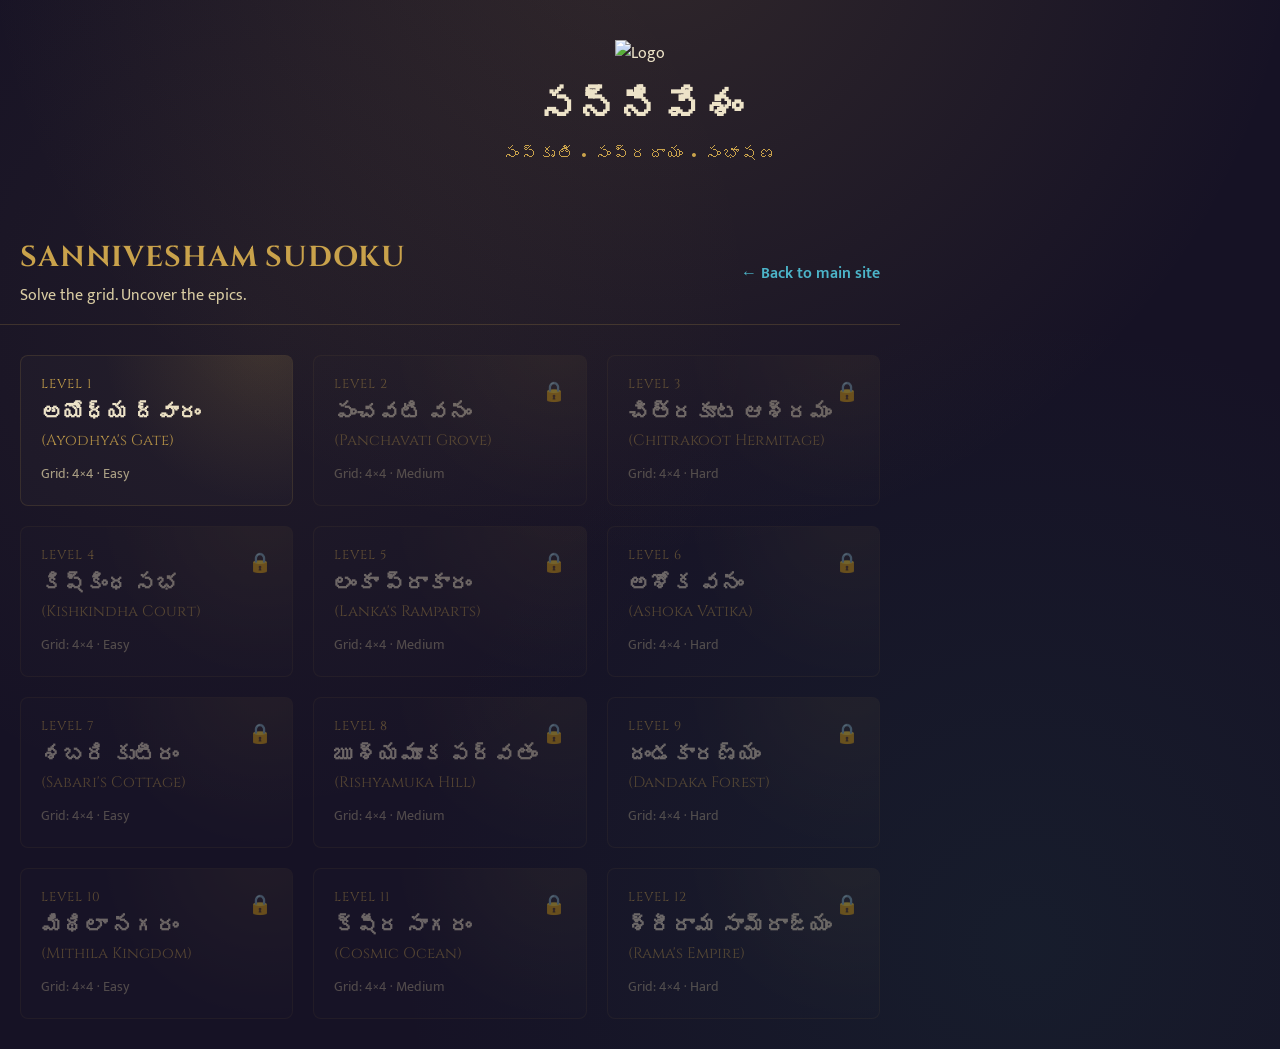
==== index.html @ 9206e04c "Refactor header and game layout styles Updated header styles and added a background overlay element." ====
<!DOCTYPE html>
<html lang="te">
<head>
  <meta charset="UTF-8">
  <meta name="viewport" content="width=device-width, initial-scale=1.0">
  <title>సుడోకు — సన్నివేశం</title>
  <!-- Link back to your master cascading style sheets to load the custom background -->
  <link rel="stylesheet" href="style.css">
  <style>
    /* Premium visual overrides keeping level selectors clean */
    .game-meta-row {
      display: flex;
      justify-content: space-between;
      align-items: center;
      max-width: 900px;
      width: 100%;
      padding: 0 20px;
      box-sizing: border-box;
      margin-top: 20px;
      border-bottom: 1px solid rgba(201, 162, 75, 0.2);
      padding-bottom: 15px;
    }
    .game-title-section h2 {
      color: var(--gold);
      font-size: 1.8rem;
      margin: 0;
      font-family: 'Cinzel', serif;
    }
    .game-title-section p {
      margin: 5px 0 0 0;
      color: var(--parchment-dim);
    }
    .back-link {
      color: #4CB5C9;
      text-decoration: none;
      font-size: 1rem;
      transition: color 0.2s;
    }
    .back-link:hover {
      color: var(--gold);
    }
    .grid-layout {
      display: grid;
      grid-template-columns: repeat(auto-fill, minmax(260px, 1fr));
      gap: 20px;
      max-width: 900px;
      width: 100%;
      padding: 30px 20px;
      box-sizing: border-box;
    }
    .level-card {
      background: rgba(237, 227, 200, 0.02);
      border: 1px solid rgba(201, 162, 75, 0.15);
      border-radius: 8px;
      padding: 20px;
      text-decoration: none;
      color: var(--parchment);
      position: relative;
      transition: transform 0.2s, border-color 0.2s;
      display: block;
      box-sizing: border-box;
    }
    .level-card:not(.locked):hover {
      transform: translateY(-2px);
      border-color: var(--gold);
    }
    .level-card.locked {
      opacity: 0.4;
      cursor: not-allowed;
    }
    .level-number {
      font-size: 0.8rem;
      color: var(--gold);
      letter-spacing: 1px;
      margin-bottom: 4px;
    }
    .level-title {
      font-size: 1.3rem;
      margin-bottom: 2px;
    }
    .level-subtitle {
      font-size: 0.9rem;
      color: var(--parchment-dim);
    }
  </style>
</head>
<body>

  <!-- Background overlay engine element placeholder -->
  <div class="home-bg"></div>

  <div class="header-container" style="text-align: center; padding: 40px 20px 20px 20px;">
    <img src="https://sannivesham.com/images/logo.png" class="logo-image" alt="Logo" style="width: 100px; height: 100px; margin-bottom: 15px;">
    <h1 style="font-size: 2.5rem; margin: 0; font-family: 'Cinzel', serif;">సన్నివేశం</h1>
    <p style="color: var(--gold); margin: 5px 0 30px 0; letter-spacing: 2px;">సంస్కృతి • సంప్రదాయం • సంభాషణ</p>
  </div>

  <div class="game-meta-row">
    <div class="game-title-section">
      <h2>SANNIVESHAM SUDOKU</h2>
      <p>Solve the grid. Uncover the epics.</p>
    </div>
    <a href="https://sannivesham.com" class="back-link">← Back to main site</a>
  </div>

  <div id="levelGrid" class="grid-layout"></div>

  <script type="module" src="progress.js"></script>
  <script type="module" src="level-select.js"></script>

</body>
</html>
---- style.css ----
@import url('https://fonts.googleapis.com/css2?family=Cinzel:wght@500;700&family=Mukta:wght@400;500;600&display=swap');

:root {
  --bg: #161225;
  --bg-deep: #0f0c1c;
  --parchment: #EDE3C8;
  --parchment-dim: #d9cca3;
  --teal: #1F7A6C;
  --gold: #C9A24B;
  --sindoor: #A8322D;
  --ink: #241c33;
  --radius: 14px;
}

* { box-sizing: border-box; }

body {
  margin: 0;
  min-height: 100vh;
  background:
    radial-gradient(circle at 50% -10%, rgba(201,162,75,0.15), transparent 50%),
    radial-gradient(circle at 20% 30%, rgba(201,162,75,0.06), transparent 40%),
    radial-gradient(circle at 80% 90%, rgba(31,122,108,0.10), transparent 45%),
    var(--bg);
  color: var(--parchment);
  font-family: 'Mukta', sans-serif;
}

h1, h2, h3, .display {
  font-family: 'Cinzel', serif;
  letter-spacing: 0.03em;
}

a { color: inherit; }

.wrap {
  max-width: 960px;
  margin: 0 auto;
  padding: 32px 20px 60px;
}

/* ---------- Sannivesham Hero Branding ---------- */

.sannivesham-hero {
  text-align: center;
  padding: 24px 0 36px;
  display: flex;
  flex-direction: column;
  align-items: center;
}

.hero-logo-wrapper {
  position: relative;
  margin-bottom: 16px;
}

.hero-emblem {
  width: 130px;
  height: 130px;
  border-radius: 50%;
  background: linear-gradient(160deg, var(--ink), var(--bg-deep));
  border: 3px solid var(--gold);
  box-shadow: 0 0 25px rgba(201,162,75,0.4), inset 0 0 15px rgba(201,162,75,0.2);
  display: flex;
  align-items: center;
  justify-content: center;
  overflow: hidden; /* Keeps the logo image cleanly bound to the circle */
  transition: transform 0.3s ease;
}

.hero-emblem:hover {
  transform: scale(1.02);
}

.emblem-img {
  width: 100%;
  height: 100%;
  object-fit: cover; /* Centers and uniformly fills the container */
  display: block;
}

.main-brand-title {
  font-family: 'Mukta', sans-serif;
  font-size: clamp(2.5rem, 6vw, 3.8rem);
  font-weight: 600;
  color: var(--gold);
  margin: 0;
  line-height: 1.2;
  text-shadow: 0 4px 12px rgba(0,0,0,0.6), 0 0 20px rgba(201,162,75,0.2);
}

.main-brand-tagline {
  margin: 6px 0 0;
  font-size: clamp(0.95rem, 2vw, 1.2rem);
  letter-spacing: 0.05em;
  color: var(--parchment-dim);
  opacity: 0.9;
  text-shadow: 0 2px 4px rgba(0,0,0,0.5);
}

/* ---------- Section Header Separator ---------- */

.site-header {
  display: flex;
  align-items: center;
  justify-content: space-between;
  margin-top: 20px;
  margin-bottom: 36px;
  padding-bottom: 18px;
  border-bottom: 1px solid rgba(201,162,75,0.25);
}

.site-header h2 {
  font-size: clamp(1.3rem, 3.5vw, 1.8rem);
  color: var(--gold);
  margin: 0;
}

.site-header .subtitle {
  margin: 4px 0 0;
  font-size: 0.9rem;
  color: var(--parchment-dim);
}

.back-link {
  text-decoration: none;
  color: var(--teal);
  font-weight: 600;
  font-size: 0.9rem;
  transition: color 0.15s ease;
}

.back-link:hover {
  color: var(--gold);
}

/* ---------- Level select ---------- */

.level-grid {
  display: grid;
  grid-template-columns: repeat(auto-fit, minmax(220px, 1fr));
  gap: 22px;
}

.level-card {
  position: relative;
  background: linear-gradient(160deg, var(--ink), var(--bg-deep));
  border: 1px solid rgba(201,162,75,0.3);
  border-radius: var(--radius);
  padding: 22px 20px;
  text-decoration: none;
  color: var(--parchment);
  transition: transform 0.15s ease, border-color 0.15s ease, box-shadow 0.15s ease;
  overflow: hidden;
}

.level-card::before {
  content: "";
  position: absolute;
  inset: 0;
  background: radial-gradient(circle at 90% -10%, rgba(201,162,75,0.15), transparent 55%);
  pointer-events: none;
}

.level-card:hover:not(.locked) {
  transform: translateY(-3px);
  border-color: var(--gold);
  box-shadow: 0 8px 20px rgba(0, 0, 0, 0.4);
}

.level-card.locked {
  opacity: 0.45;
  pointer-events: none;
}

.level-number {
  font-family: 'Cinzel', serif;
  color: var(--gold);
  font-size: 0.85rem;
  letter-spacing: 0.12em;
  text-transform: uppercase;
}

.level-title {
  font-family: 'Cinzel', serif;
  font-size: 1.25rem;
  margin: 6px 0 10px;
}

.level-meta {
  display: flex;
  gap: 10px;
  font-size: 0.82rem;
  color: var(--parchment-dim);
}

.level-stars {
  margin-top: 14px;
  color: var(--gold);
  letter-spacing: 2px;
}

.level-lock-icon {
  position: absolute;
  top: 18px;
  right: 18px;
  font-size: 1.2rem;
  color: var(--sindoor);
}

/* ---------- Game screen ---------- */

.game-header {
  display: flex;
  flex-wrap: wrap;
  align-items: center;
  justify-content: space-between;
  gap: 12px;
  margin-bottom: 24px;
}

.game-stats {
  display: flex;
  gap: 18px;
  font-size: 0.95rem;
  color: var(--parchment-dim);
}

.game-stats span strong {
  color: var(--gold);
}

.board-frame {
  background: linear-gradient(160deg, var(--ink), var(--bg-deep));
  border: 2px solid var(--gold);
  border-radius: var(--radius);
  padding: 14px;
  box-shadow: 0 0 0 6px rgba(201,162,75,0.08), 0 20px 40px rgba(0,0,0,0.4);
  max-width: 560px;
  margin: 0 auto;
}

.sudoku-grid {
  display: grid;
  gap: 2px;
  background: rgba(201,162,75,0.35);
  border: 3px solid var(--gold);
  border-radius: 6px;
  overflow: hidden;
  aspect-ratio: 1 / 1;
}

.cell {
  background: var(--parchment);
  display: flex;
  align-items: center;
  justify-content: center;
  cursor: pointer;
  position: relative;
  transition: background 0.12s ease;
}

.cell:hover { background: #fff8e6; }

.cell.given { cursor: default; background: #e4d7ae; }
.cell.given:hover { background: #e4d7ae; }

.cell.selected { background: #cdeee6; }
.cell.conflict { background: #f3c9c4; }
.cell.same-value { background: #ddf0ea; }

.cell .symbol-icon {
  width: 62%;
  height: 62%;
  color: var(--ink);
}

.cell.given .symbol-icon { color: #4a3a1f; }
.cell.conflict .symbol-icon { color: var(--sindoor); }

.cell.box-edge-right { border-right: 2px solid var(--ink); }
.cell.box-edge-bottom { border-bottom: 2px solid var(--ink); }

.symbol-palette {
  display: flex;
  flex-wrap: wrap;
  gap: 10px;
  justify-content: center;
  margin-top: 26px;
}

.palette-btn {
  width: 56px;
  height: 56px;
  border-radius: 50%;
  border: 2px solid var(--gold);
  background: var(--ink);
  color: var(--parchment);
  display: flex;
  align-items: center;
  justify-content: center;
  cursor: pointer;
  transition: transform 0.12s ease, background 0.12s ease;
}

.palette-btn:hover { transform: scale(1.08); background: var(--teal); }
.palette-btn.erase { color: var(--sindoor); font-family: 'Cinzel', serif; font-size: 0.8rem; }

.palette-btn .symbol-icon {
  width: 78%;
  height: 78%;
}

.controls-row {
  display: flex;
  justify-content: center;
  gap: 14px;
  margin-top: 20px;
}

.btn {
  font-family: 'Mukta', sans-serif;
  font-weight: 600;
  border: none;
  border-radius: 999px;
  padding: 10px 22px;
  cursor: pointer;
  font-size: 0.9rem;
}

.btn-primary { background: var(--teal); color: #fff; }
.btn-secondary { background: transparent; color: var(--parchment); border: 1px solid rgba(237,227,200,0.4); }

/* ---------- Win overlay ---------- */

.overlay {
  position: fixed;
  inset: 0;
  background: rgba(15,12,28,0.86);
  display: flex;
  align-items: center;
  justify-content: center;
  z-index: 20;
}

.overlay.hidden { display: none; }

.overlay-card {
  background: linear-gradient(160deg, var(--ink), var(--bg-deep));
  border: 2px solid var(--gold);
  border-radius: var(--radius);
  padding: 40px 36px;
  text-align: center;
  max-width: 380px;
}

.overlay-card h2 {
  color: var(--gold);
  margin-top: 0;
}

.overlay-stars {
  font-size: 2rem;
  color: var(--gold);
  margin: 14px 0;
  letter-spacing: 6px;
}

@media (max-width: 480px) {
  .palette-btn { width: 46px; height: 46px; }
  .board-frame { padding: 8px; }
  .sannivesham-hero { padding: 12px 0 20px; }
  .hero-emblem { width: 110px; height: 110px; } /* Clean layout adjustments for mobile */
}
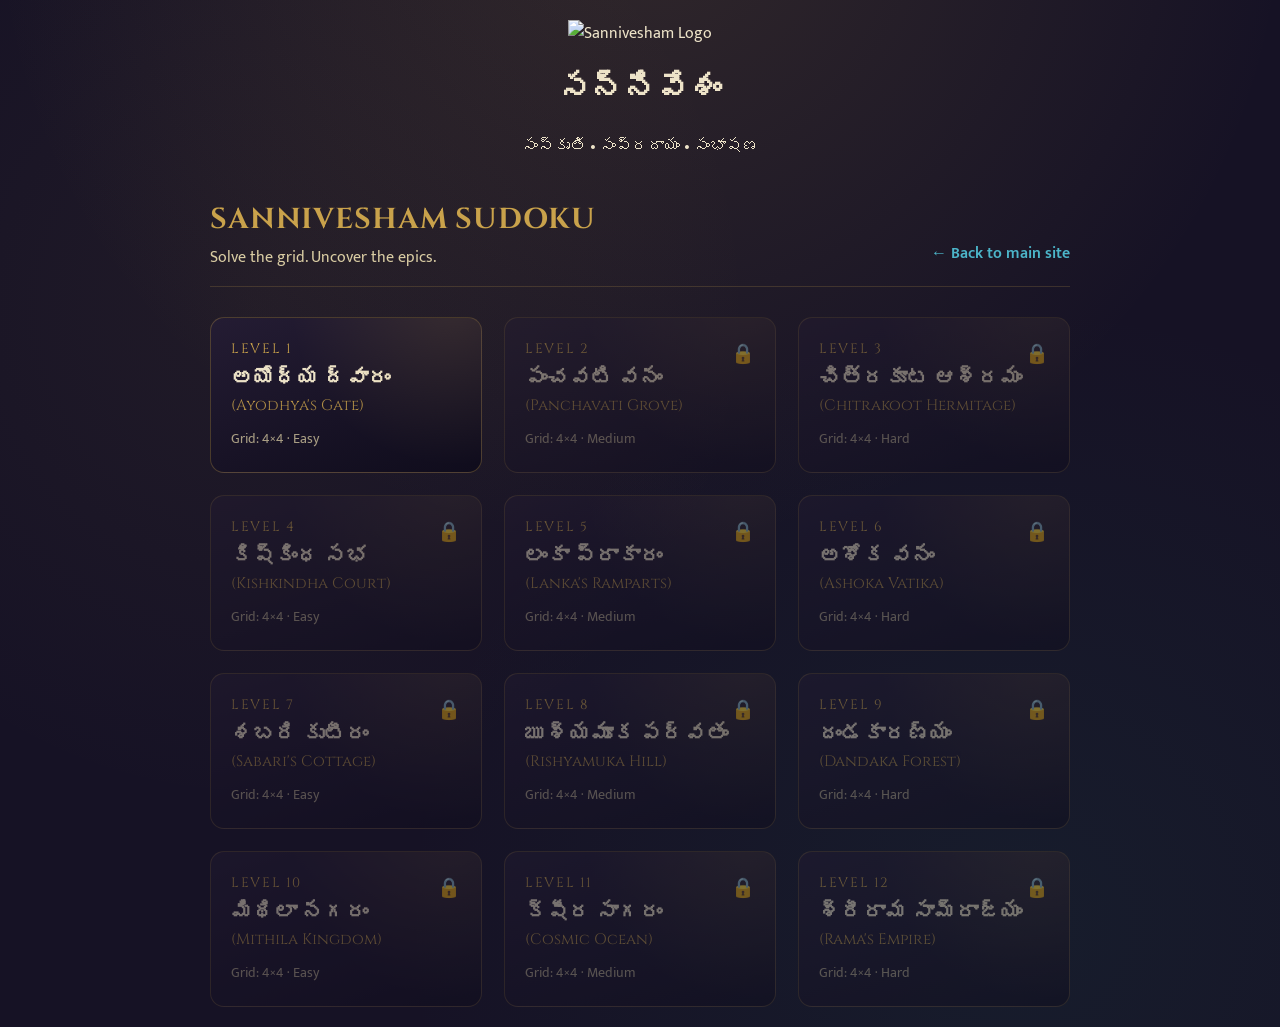
==== commit b953b995: "Refactor HTML structure and update styles" ====
--- a/index.html
+++ b/index.html
@@ -4,21 +4,17 @@
   <meta charset="UTF-8">
   <meta name="viewport" content="width=device-width, initial-scale=1.0">
   <title>సుడోకు — సన్నివేశం</title>
-  <!-- Link back to your master cascading style sheets to load the custom background -->
   <link rel="stylesheet" href="style.css">
   <style>
-    /* Premium visual overrides keeping level selectors clean */
+    /* Safe container alignment layout rule definitions */
     .game-meta-row {
       display: flex;
       justify-content: space-between;
-      align-items: center;
-      max-width: 900px;
+      align-items: flex-end;
       width: 100%;
-      padding: 0 20px;
-      box-sizing: border-box;
       margin-top: 20px;
+      padding-bottom: 15px;
       border-bottom: 1px solid rgba(201, 162, 75, 0.2);
-      padding-bottom: 15px;
     }
     .game-title-section h2 {
       color: var(--gold);
@@ -35,75 +31,40 @@
       text-decoration: none;
       font-size: 1rem;
       transition: color 0.2s;
+      padding-bottom: 4px;
     }
     .back-link:hover {
       color: var(--gold);
-    }
-    .grid-layout {
-      display: grid;
-      grid-template-columns: repeat(auto-fill, minmax(260px, 1fr));
-      gap: 20px;
-      max-width: 900px;
-      width: 100%;
-      padding: 30px 20px;
-      box-sizing: border-box;
-    }
-    .level-card {
-      background: rgba(237, 227, 200, 0.02);
-      border: 1px solid rgba(201, 162, 75, 0.15);
-      border-radius: 8px;
-      padding: 20px;
-      text-decoration: none;
-      color: var(--parchment);
-      position: relative;
-      transition: transform 0.2s, border-color 0.2s;
-      display: block;
-      box-sizing: border-box;
-    }
-    .level-card:not(.locked):hover {
-      transform: translateY(-2px);
-      border-color: var(--gold);
-    }
-    .level-card.locked {
-      opacity: 0.4;
-      cursor: not-allowed;
-    }
-    .level-number {
-      font-size: 0.8rem;
-      color: var(--gold);
-      letter-spacing: 1px;
-      margin-bottom: 4px;
-    }
-    .level-title {
-      font-size: 1.3rem;
-      margin-bottom: 2px;
-    }
-    .level-subtitle {
-      font-size: 0.9rem;
-      color: var(--parchment-dim);
     }
   </style>
 </head>
 <body>
 
-  <!-- Background overlay engine element placeholder -->
   <div class="home-bg"></div>
 
-  <div class="header-container" style="text-align: center; padding: 40px 20px 20px 20px;">
-    <img src="https://sannivesham.com/images/logo.png" class="logo-image" alt="Logo" style="width: 100px; height: 100px; margin-bottom: 15px;">
-    <h1 style="font-size: 2.5rem; margin: 0; font-family: 'Cinzel', serif;">సన్నివేశం</h1>
-    <p style="color: var(--gold); margin: 5px 0 30px 0; letter-spacing: 2px;">సంస్కృతి • సంప్రదాయం • సంభాషణ</p>
+  <!-- Standard Main Website Centered Container Frame Wrapper Layout -->
+  <div class="main-container" style="max-width: 900px; margin: 0 auto; padding: 20px; box-sizing: border-box;">
+    
+    <div class="top-brand" style="text-align: center; margin-bottom: 40px;">
+      <img src="https://sannivesham.com/images/logo.png" class="logo-image" alt="Sannivesham Logo">
+      <div class="brand-text">
+        <h1>సన్నివేశం</h1>
+        <p>సంస్కృతి • సంప్రదాయం • సంభాషణ</p>
+      </div>
+    </div>
+
+    <div class="game-meta-row">
+      <div class="game-title-section">
+        <h2>SANNIVESHAM SUDOKU</h2>
+        <p>Solve the grid. Uncover the epics.</p>
+      </div>
+      <a href="https://sannivesham.com" class="back-link">← Back to main site</a>
+    </div>
+
+    <!-- Active Target Node Vector Array Grid Block Structure Mapping Element -->
+    <div id="levelGrid" class="level-grid" style="margin-top: 30px;"></div>
+
   </div>
-
-  <div class="game-meta-row">
-    <div class="game-title-section">
-      <h2>SANNIVESHAM SUDOKU</h2>
-      <p>Solve the grid. Uncover the epics.</p>
-    </div>
-    <a href="https://sannivesham.com" class="back-link">← Back to main site</a>
-  </div>
-
-  <div id="levelGrid" class="grid-layout"></div>
 
   <script type="module" src="progress.js"></script>
   <script type="module" src="level-select.js"></script>
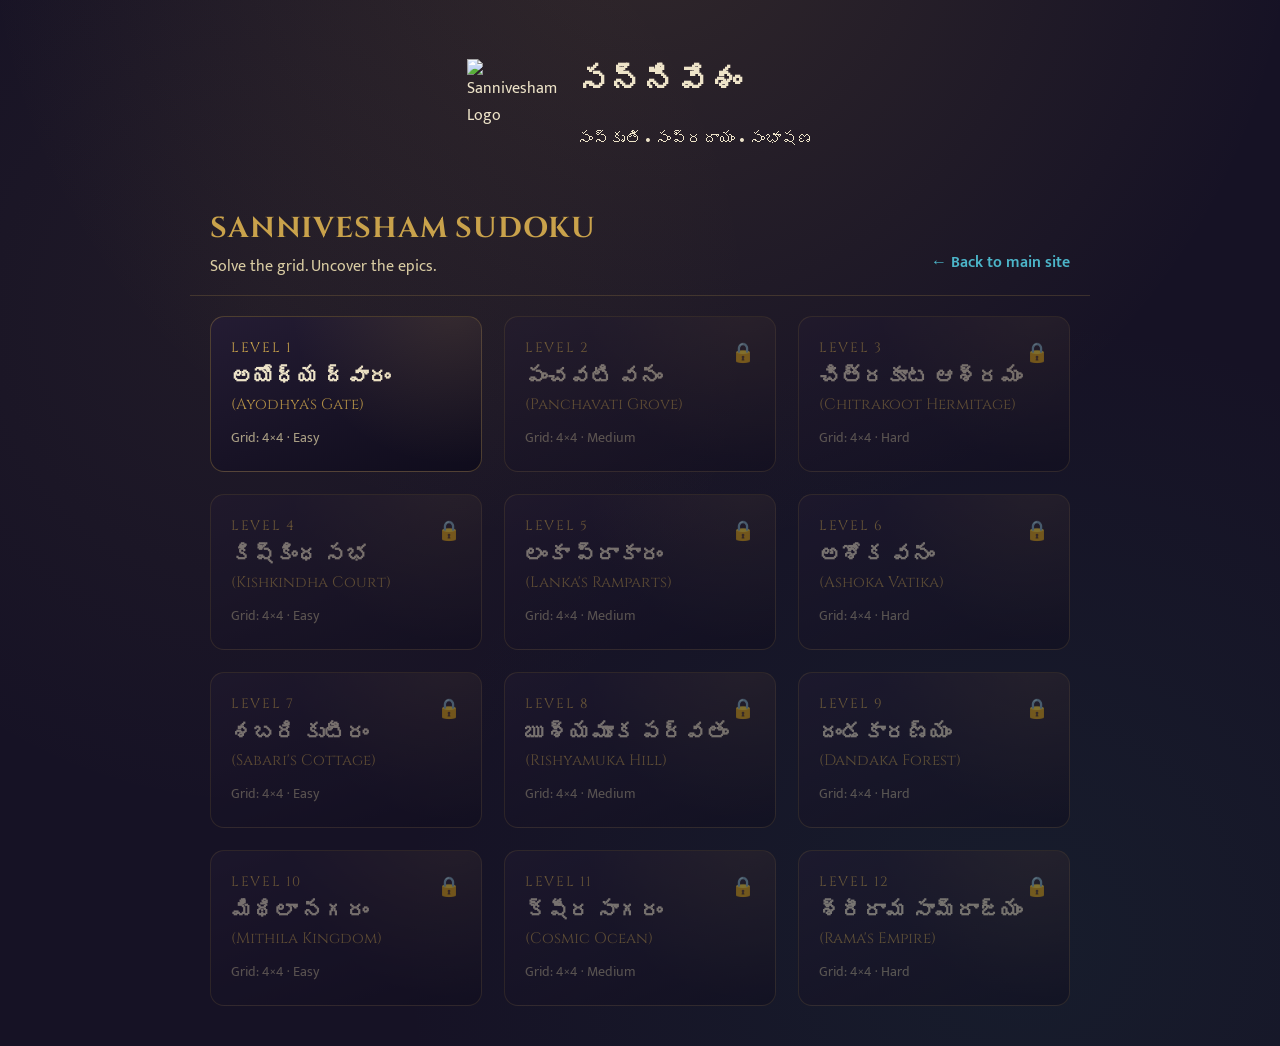
==== commit a74995f0: "Update title and layout styles in index.html" ====
--- a/index.html
+++ b/index.html
@@ -3,29 +3,50 @@
 <head>
   <meta charset="UTF-8">
   <meta name="viewport" content="width=device-width, initial-scale=1.0">
-  <title>సుడోకు — సన్నివేశం</title>
+  <title>సుడోకు — సంస్కృతి • సంప్రదాయం • సంభాషణ</title>
   <link rel="stylesheet" href="style.css">
   <style>
-    /* Safe container alignment layout rule definitions */
+    /* Prevent the brand container from breaking layout rules */
+    .top-brand {
+      display: flex;
+      align-items: center;
+      justify-content: center;
+      gap: 20px;
+      margin-top: 40px;
+      margin-bottom: 40px;
+    }
+    
+    /* Hard-lock the logo size so it can NEVER blow up */
+    .top-brand .logo-image {
+      width: 90px !important;
+      height: 90px !important;
+      object-fit: contain;
+    }
+
     .game-meta-row {
       display: flex;
       justify-content: space-between;
       align-items: flex-end;
       width: 100%;
-      margin-top: 20px;
-      padding-bottom: 15px;
+      max-width: 900px;
+      margin: 0 auto 20px auto;
+      padding: 0 20px 15px 20px;
+      box-sizing: border-box;
       border-bottom: 1px solid rgba(201, 162, 75, 0.2);
     }
+
     .game-title-section h2 {
       color: var(--gold);
       font-size: 1.8rem;
       margin: 0;
       font-family: 'Cinzel', serif;
     }
+
     .game-title-section p {
       margin: 5px 0 0 0;
       color: var(--parchment-dim);
     }
+
     .back-link {
       color: #4CB5C9;
       text-decoration: none;
@@ -33,8 +54,16 @@
       transition: color 0.2s;
       padding-bottom: 4px;
     }
+
     .back-link:hover {
       color: var(--gold);
+    }
+
+    .grid-container-wrapper {
+      max-width: 900px;
+      margin: 0 auto;
+      padding: 0 20px 40px 20px;
+      box-sizing: border-box;
     }
   </style>
 </head>
@@ -42,28 +71,27 @@
 
   <div class="home-bg"></div>
 
-  <!-- Standard Main Website Centered Container Frame Wrapper Layout -->
-  <div class="main-container" style="max-width: 900px; margin: 0 auto; padding: 20px; box-sizing: border-box;">
-    
-    <div class="top-brand" style="text-align: center; margin-bottom: 40px;">
-      <img src="https://sannivesham.com/images/logo.png" class="logo-image" alt="Sannivesham Logo">
-      <div class="brand-text">
-        <h1>సన్నివేశం</h1>
-        <p>సంస్కృతి • సంప్రదాయం • సంభాషణ</p>
-      </div>
+  <!-- Header Section directly matching your main site branding -->
+  <div class="top-brand">
+    <img src="images/logo.png" alt="Sannivesham Logo" class="logo-image">
+    <div class="brand-text">
+      <h1>సన్నివేశం</h1>
+      <p>సంస్కృతి • సంప్రదాయం • సంభాషణ</p>
     </div>
+  </div>
 
-    <div class="game-meta-row">
-      <div class="game-title-section">
-        <h2>SANNIVESHAM SUDOKU</h2>
-        <p>Solve the grid. Uncover the epics.</p>
-      </div>
-      <a href="https://sannivesham.com" class="back-link">← Back to main site</a>
+  <!-- Game Details and Navigation Row -->
+  <div class="game-meta-row">
+    <div class="game-title-section">
+      <h2>SANNIVESHAM SUDOKU</h2>
+      <p>Solve the grid. Uncover the epics.</p>
     </div>
+    <a href="https://sannivesham.com" class="back-link">← Back to main site</a>
+  </div>
 
-    <!-- Active Target Node Vector Array Grid Block Structure Mapping Element -->
-    <div id="levelGrid" class="level-grid" style="margin-top: 30px;"></div>
-
+  <!-- Level Grid Wrapper Box -->
+  <div class="grid-container-wrapper">
+    <div id="levelGrid" class="level-grid"></div>
   </div>
 
   <script type="module" src="progress.js"></script>
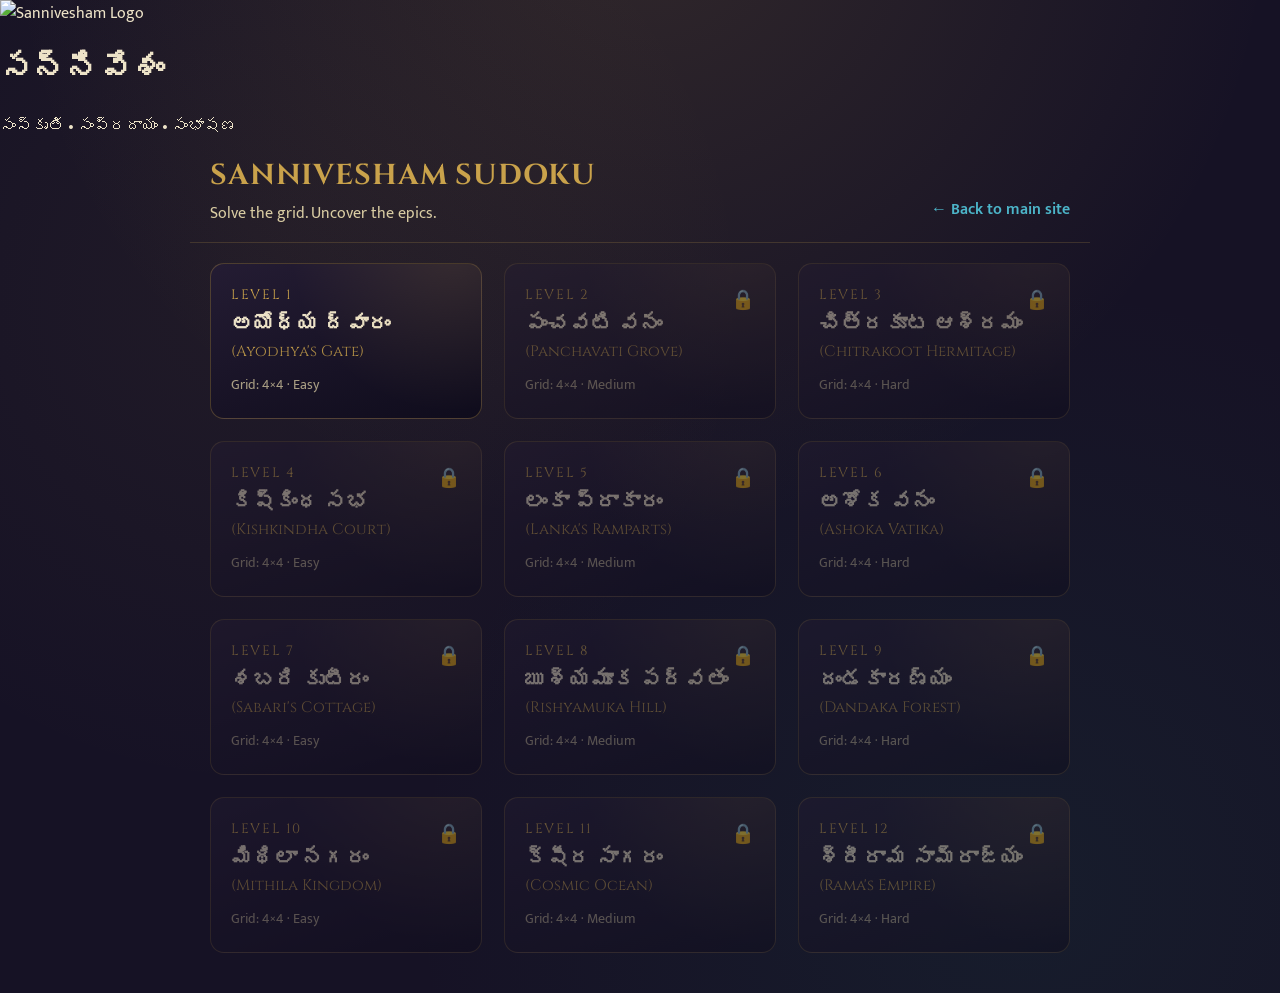
==== commit 5805e41a: "Refactor top-brand section and add comments Removed the top-brand styles and added comments for clar" ====
--- a/index.html
+++ b/index.html
@@ -6,23 +6,6 @@
   <title>సుడోకు — సంస్కృతి • సంప్రదాయం • సంభాషణ</title>
   <link rel="stylesheet" href="style.css">
   <style>
-    /* Prevent the brand container from breaking layout rules */
-    .top-brand {
-      display: flex;
-      align-items: center;
-      justify-content: center;
-      gap: 20px;
-      margin-top: 40px;
-      margin-bottom: 40px;
-    }
-    
-    /* Hard-lock the logo size so it can NEVER blow up */
-    .top-brand .logo-image {
-      width: 90px !important;
-      height: 90px !important;
-      object-fit: contain;
-    }
-
     .game-meta-row {
       display: flex;
       justify-content: space-between;
@@ -71,9 +54,9 @@
 
   <div class="home-bg"></div>
 
-  <!-- Header Section directly matching your main site branding -->
+  <!-- Reverting exactly to your platform's native brand header structure -->
   <div class="top-brand">
-    <img src="images/logo.png" alt="Sannivesham Logo" class="logo-image">
+    <img src="https://sannivesham.com/images/logo.png" alt="Sannivesham Logo" class="logo-image">
     <div class="brand-text">
       <h1>సన్నివేశం</h1>
       <p>సంస్కృతి • సంప్రదాయం • సంభాషణ</p>
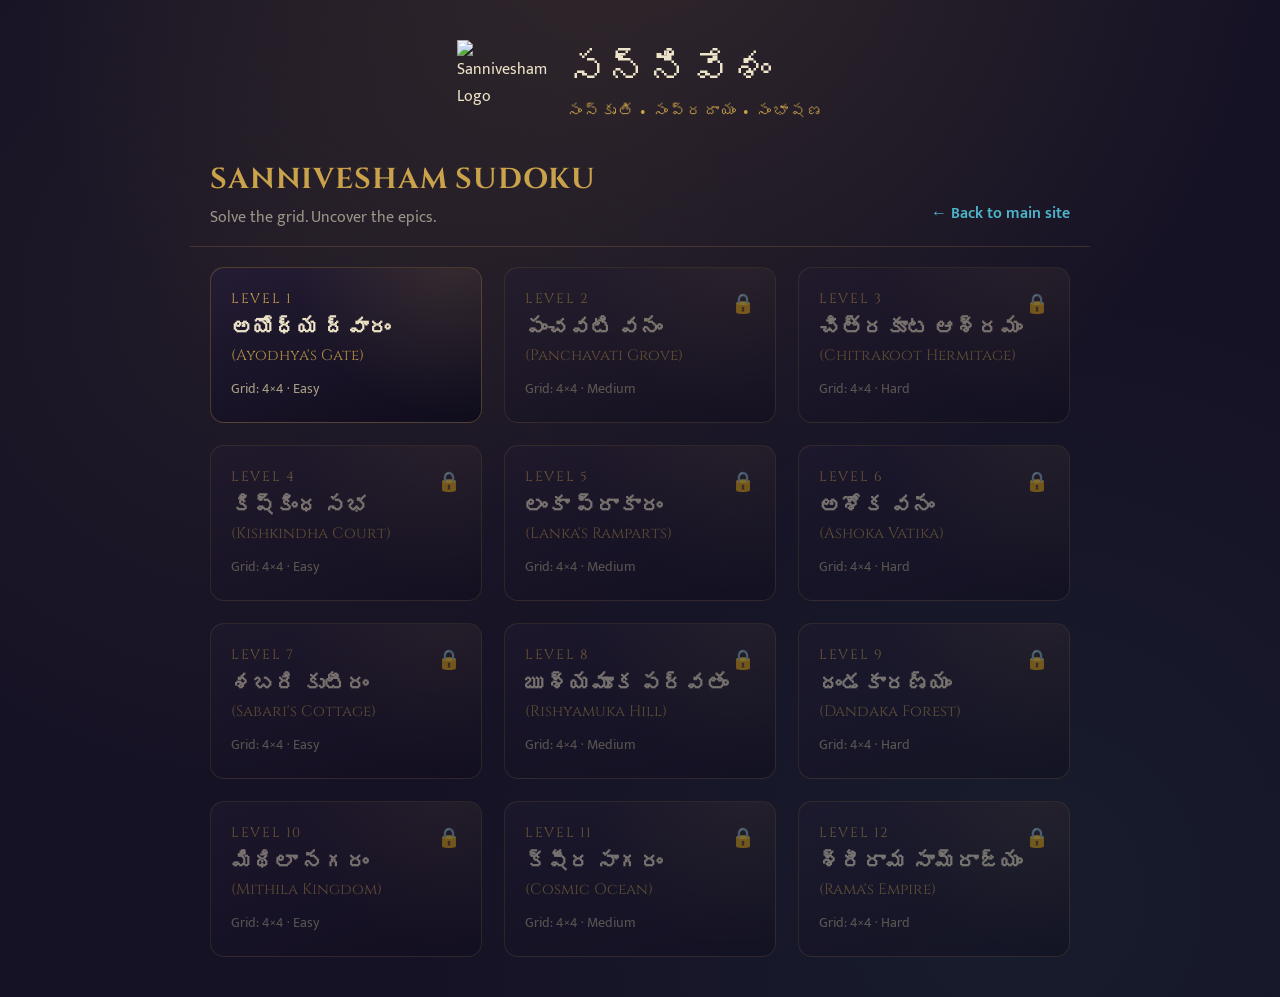
==== commit 9e3e4222: "Update index.html" ====
--- a/index.html
+++ b/index.html
@@ -6,6 +6,40 @@
   <title>సుడోకు — సంస్కృతి • సంప్రదాయం • సంభాషణ</title>
   <link rel="stylesheet" href="style.css">
   <style>
+    /* Clean layout rules matching the Sannivesham theme perfectly */
+    .sannivesham-header {
+      display: flex;
+      align-items: center;
+      justify-content: center;
+      gap: 20px;
+      margin: 40px auto 30px auto;
+      max-width: 900px;
+      padding: 0 20px;
+    }
+    
+    .sannivesham-header img {
+      width: 90px !important;
+      height: 90px !important;
+      min-width: 90px !important;
+      object-fit: contain !important;
+    }
+
+    .sannivesham-header .text-block h1 {
+      margin: 0 !important;
+      font-size: 2.5rem !important;
+      font-family: 'Cinzel', serif !important;
+      color: #EDE3C8 !important;
+      font-weight: 500 !important;
+      line-height: 1.2 !important;
+    }
+
+    .sannivesham-header .text-block p {
+      margin: 4px 0 0 0 !important;
+      color: #C9A24B !important;
+      font-size: 0.95rem !important;
+      letter-spacing: 2px !important;
+    }
+
     .game-meta-row {
       display: flex;
       justify-content: space-between;
@@ -19,7 +53,7 @@
     }
 
     .game-title-section h2 {
-      color: var(--gold);
+      color: #C9A24B;
       font-size: 1.8rem;
       margin: 0;
       font-family: 'Cinzel', serif;
@@ -27,7 +61,7 @@
 
     .game-title-section p {
       margin: 5px 0 0 0;
-      color: var(--parchment-dim);
+      color: rgba(237, 227, 200, 0.6);
     }
 
     .back-link {
@@ -39,7 +73,7 @@
     }
 
     .back-link:hover {
-      color: var(--gold);
+      color: #C9A24B;
     }
 
     .grid-container-wrapper {
@@ -54,10 +88,10 @@
 
   <div class="home-bg"></div>
 
-  <!-- Reverting exactly to your platform's native brand header structure -->
-  <div class="top-brand">
-    <img src="https://sannivesham.com/images/logo.png" alt="Sannivesham Logo" class="logo-image">
-    <div class="brand-text">
+  <!-- Isolated Brand Header Structure -->
+  <div class="sannivesham-header">
+    <img src="https://sannivesham.com/images/logo.png" alt="Sannivesham Logo">
+    <div class="text-block">
       <h1>సన్నివేశం</h1>
       <p>సంస్కృతి • సంప్రదాయం • సంభాషణ</p>
     </div>
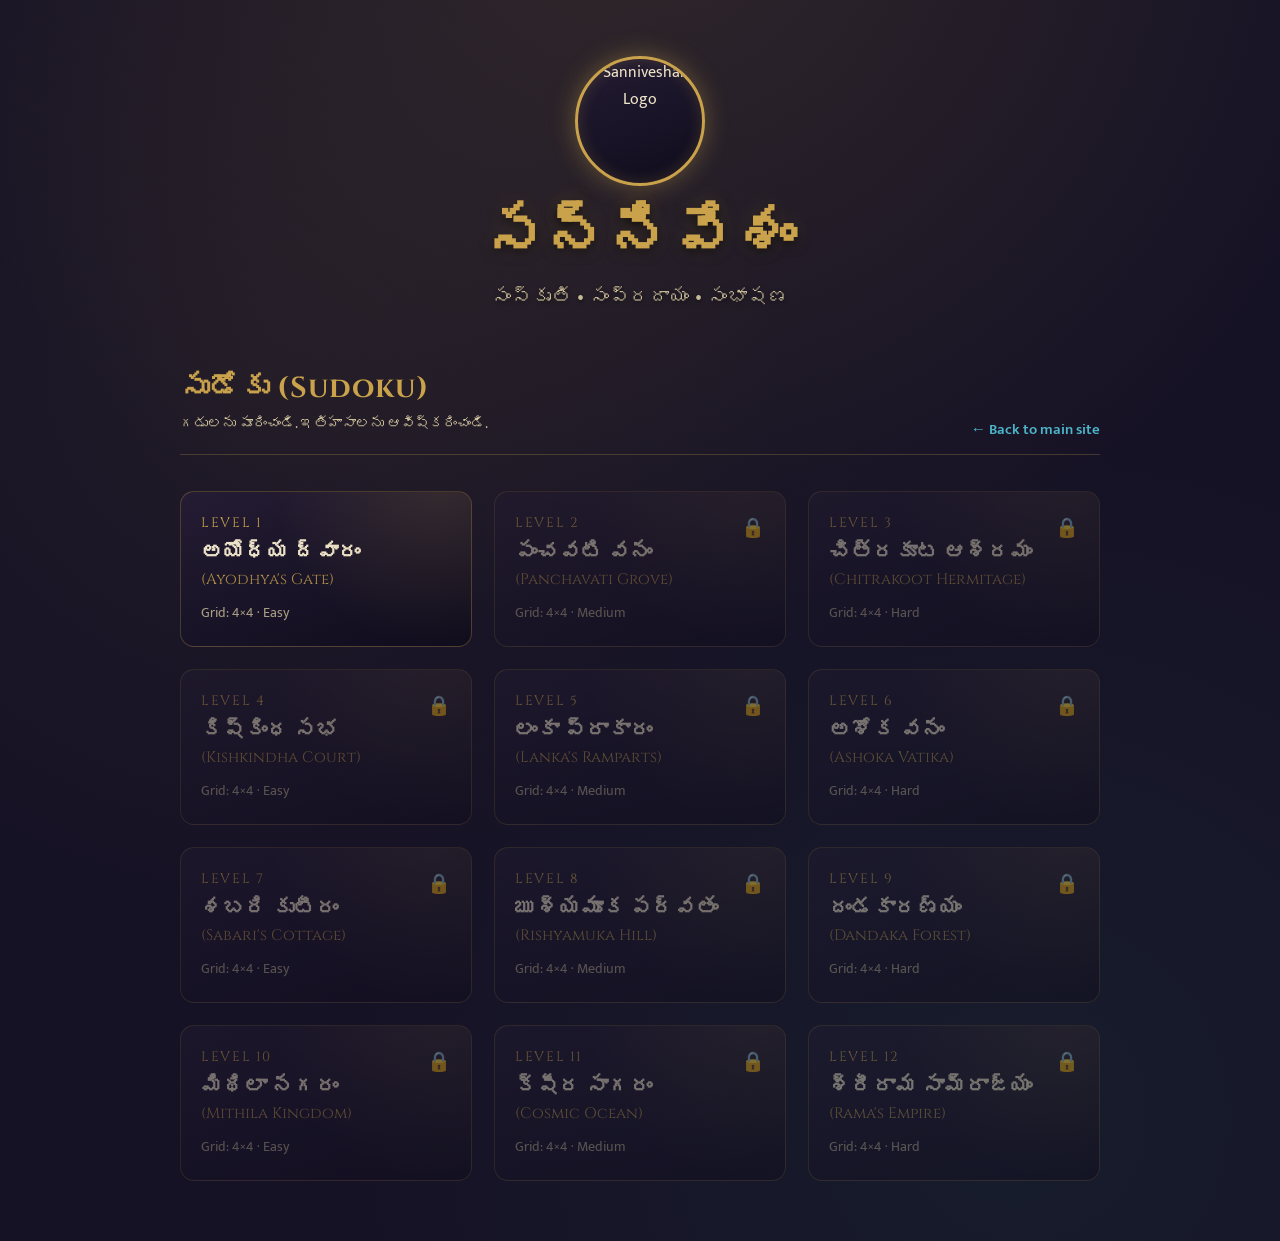
==== commit d7038050: "Update index.html" ====
--- a/index.html
+++ b/index.html
@@ -3,116 +3,43 @@
 <head>
   <meta charset="UTF-8">
   <meta name="viewport" content="width=device-width, initial-scale=1.0">
-  <title>సుడోకు — సంస్కృతి • సంప్రదాయం • సంభాషణ</title>
+  <title>సన్నివేశం — సుడోకు (Sudoku)</title>
   <link rel="stylesheet" href="style.css">
-  <style>
-    /* Clean layout rules matching the Sannivesham theme perfectly */
-    .sannivesham-header {
-      display: flex;
-      align-items: center;
-      justify-content: center;
-      gap: 20px;
-      margin: 40px auto 30px auto;
-      max-width: 900px;
-      padding: 0 20px;
-    }
-    
-    .sannivesham-header img {
-      width: 90px !important;
-      height: 90px !important;
-      min-width: 90px !important;
-      object-fit: contain !important;
-    }
-
-    .sannivesham-header .text-block h1 {
-      margin: 0 !important;
-      font-size: 2.5rem !important;
-      font-family: 'Cinzel', serif !important;
-      color: #EDE3C8 !important;
-      font-weight: 500 !important;
-      line-height: 1.2 !important;
-    }
-
-    .sannivesham-header .text-block p {
-      margin: 4px 0 0 0 !important;
-      color: #C9A24B !important;
-      font-size: 0.95rem !important;
-      letter-spacing: 2px !important;
-    }
-
-    .game-meta-row {
-      display: flex;
-      justify-content: space-between;
-      align-items: flex-end;
-      width: 100%;
-      max-width: 900px;
-      margin: 0 auto 20px auto;
-      padding: 0 20px 15px 20px;
-      box-sizing: border-box;
-      border-bottom: 1px solid rgba(201, 162, 75, 0.2);
-    }
-
-    .game-title-section h2 {
-      color: #C9A24B;
-      font-size: 1.8rem;
-      margin: 0;
-      font-family: 'Cinzel', serif;
-    }
-
-    .game-title-section p {
-      margin: 5px 0 0 0;
-      color: rgba(237, 227, 200, 0.6);
-    }
-
-    .back-link {
-      color: #4CB5C9;
-      text-decoration: none;
-      font-size: 1rem;
-      transition: color 0.2s;
-      padding-bottom: 4px;
-    }
-
-    .back-link:hover {
-      color: #C9A24B;
-    }
-
-    .grid-container-wrapper {
-      max-width: 900px;
-      margin: 0 auto;
-      padding: 0 20px 40px 20px;
-      box-sizing: border-box;
-    }
-  </style>
 </head>
 <body>
 
-  <div class="home-bg"></div>
+  <div class="wrap">
 
-  <!-- Isolated Brand Header Structure -->
-  <div class="sannivesham-header">
-    <img src="https://sannivesham.com/images/logo.png" alt="Sannivesham Logo">
-    <div class="text-block">
-      <h1>సన్నివేశం</h1>
-      <p>సంస్కృతి • సంప్రదాయం • సంభాషణ</p>
+    <!-- Cinematic Branded Hero Section -->
+    <div class="sannivesham-hero">
+      <div class="hero-logo-wrapper">
+        <div class="hero-emblem">
+          <!-- Pulls the logo directly from your main asset framework -->
+          <img src="https://sannivesham.com/images/logo.png" alt="Sannivesham Logo" class="emblem-img">
+        </div>
+      </div>
+      
+      <h1 class="main-brand-title">సన్నివేశం</h1>
+      <p class="main-brand-tagline">సంస్కృతి • సంప్రదాయం • సంభాషణ</p>
     </div>
+
+    <!-- Game Section Header -->
+    <header class="site-header" style="position: relative;">
+      <div>
+        <h2>సుడోకు (Sudoku)</h2>
+        <p class="subtitle">గడులను పూరించండి. ఇతిహాసాలను ఆవిష్కరించండి.</p>
+      </div>
+      <!-- Fixed link back to your core home platform -->
+      <a href="https://sannivesham.com" class="back-link" style="position: absolute; right: 0; bottom: 12px; color: #4CB5C9; text-decoration: none; font-size: 0.95rem;">← Back to main site</a>
+    </header>
+
+    <!-- Dynamic Level Selection Grid Container -->
+    <div id="levelGrid" class="level-grid"></div>
+
   </div>
 
-  <!-- Game Details and Navigation Row -->
-  <div class="game-meta-row">
-    <div class="game-title-section">
-      <h2>SANNIVESHAM SUDOKU</h2>
-      <p>Solve the grid. Uncover the epics.</p>
-    </div>
-    <a href="https://sannivesham.com" class="back-link">← Back to main site</a>
-  </div>
-
-  <!-- Level Grid Wrapper Box -->
-  <div class="grid-container-wrapper">
-    <div id="levelGrid" class="level-grid"></div>
-  </div>
-
+  <!-- Game Scripts Layer -->
   <script type="module" src="progress.js"></script>
   <script type="module" src="level-select.js"></script>
-
 </body>
 </html>
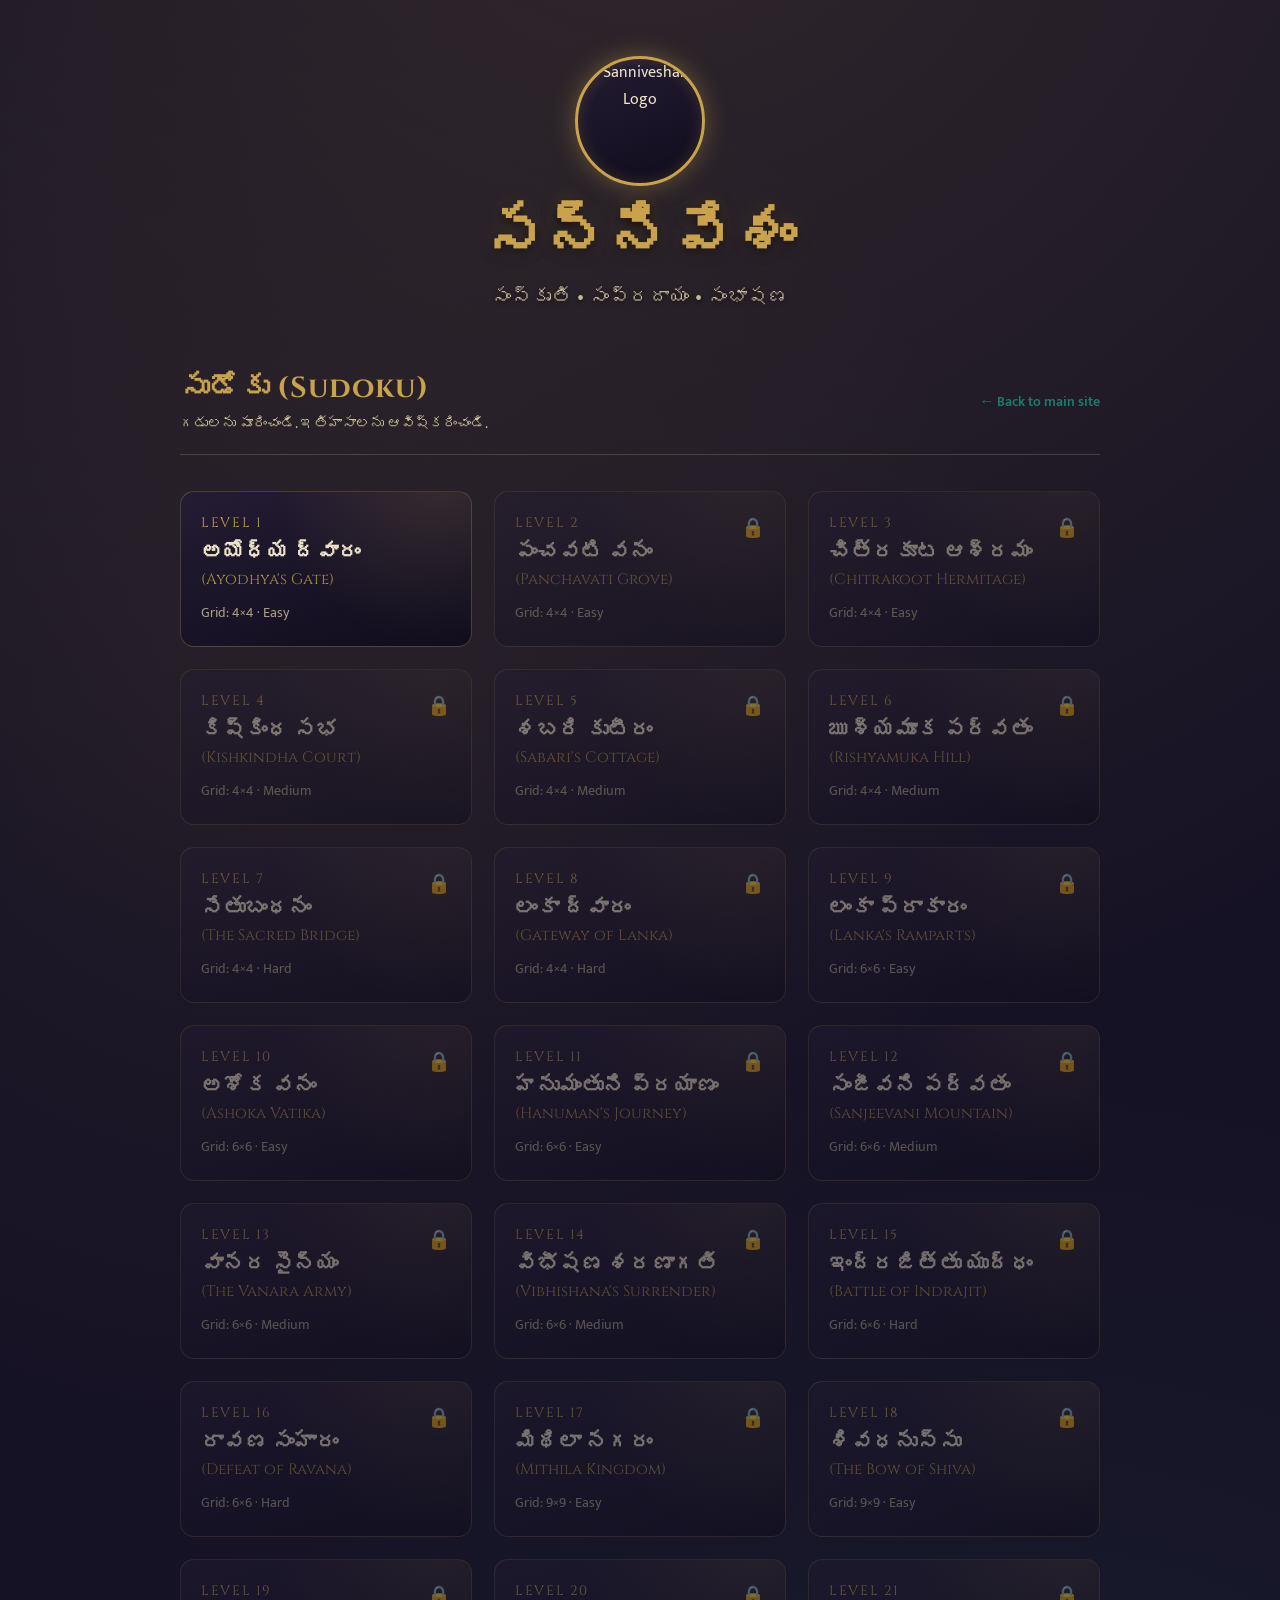
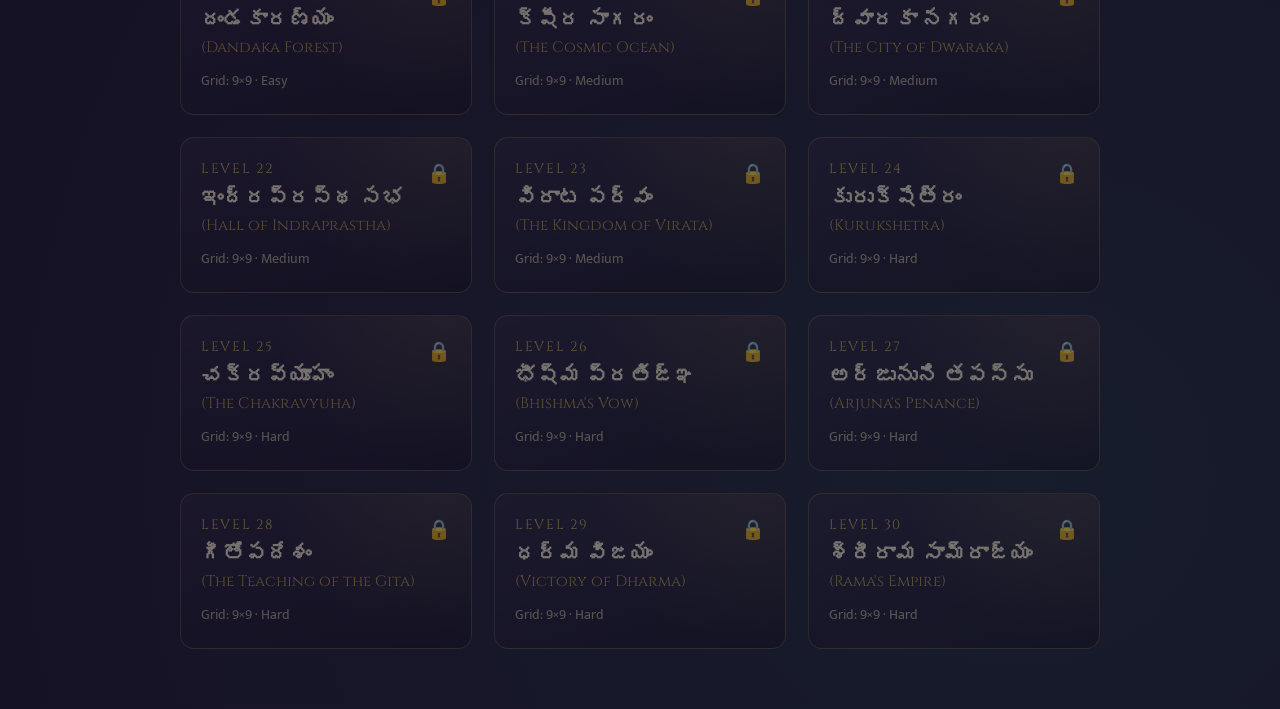
==== commit be6d737e: "Update index.html" ====
--- a/index.html
+++ b/index.html
@@ -7,9 +7,7 @@
   <link rel="stylesheet" href="style.css">
 </head>
 <body>
-
   <div class="wrap">
-
     <!-- Cinematic Branded Hero Section -->
     <div class="sannivesham-hero">
       <div class="hero-logo-wrapper">
@@ -18,26 +16,22 @@
           <img src="https://sannivesham.com/images/logo.png" alt="Sannivesham Logo" class="emblem-img">
         </div>
       </div>
-      
+
       <h1 class="main-brand-title">సన్నివేశం</h1>
       <p class="main-brand-tagline">సంస్కృతి • సంప్రదాయం • సంభాషణ</p>
     </div>
-
     <!-- Game Section Header -->
-    <header class="site-header" style="position: relative;">
-      <div>
+    <header class="site-header">
+      <div class="site-header-titles">
         <h2>సుడోకు (Sudoku)</h2>
         <p class="subtitle">గడులను పూరించండి. ఇతిహాసాలను ఆవిష్కరించండి.</p>
       </div>
       <!-- Fixed link back to your core home platform -->
-      <a href="https://sannivesham.com" class="back-link" style="position: absolute; right: 0; bottom: 12px; color: #4CB5C9; text-decoration: none; font-size: 0.95rem;">← Back to main site</a>
+      <a href="https://sannivesham.com" class="back-link">← Back to main site</a>
     </header>
-
     <!-- Dynamic Level Selection Grid Container -->
     <div id="levelGrid" class="level-grid"></div>
-
   </div>
-
   <!-- Game Scripts Layer -->
   <script type="module" src="progress.js"></script>
   <script type="module" src="level-select.js"></script>
